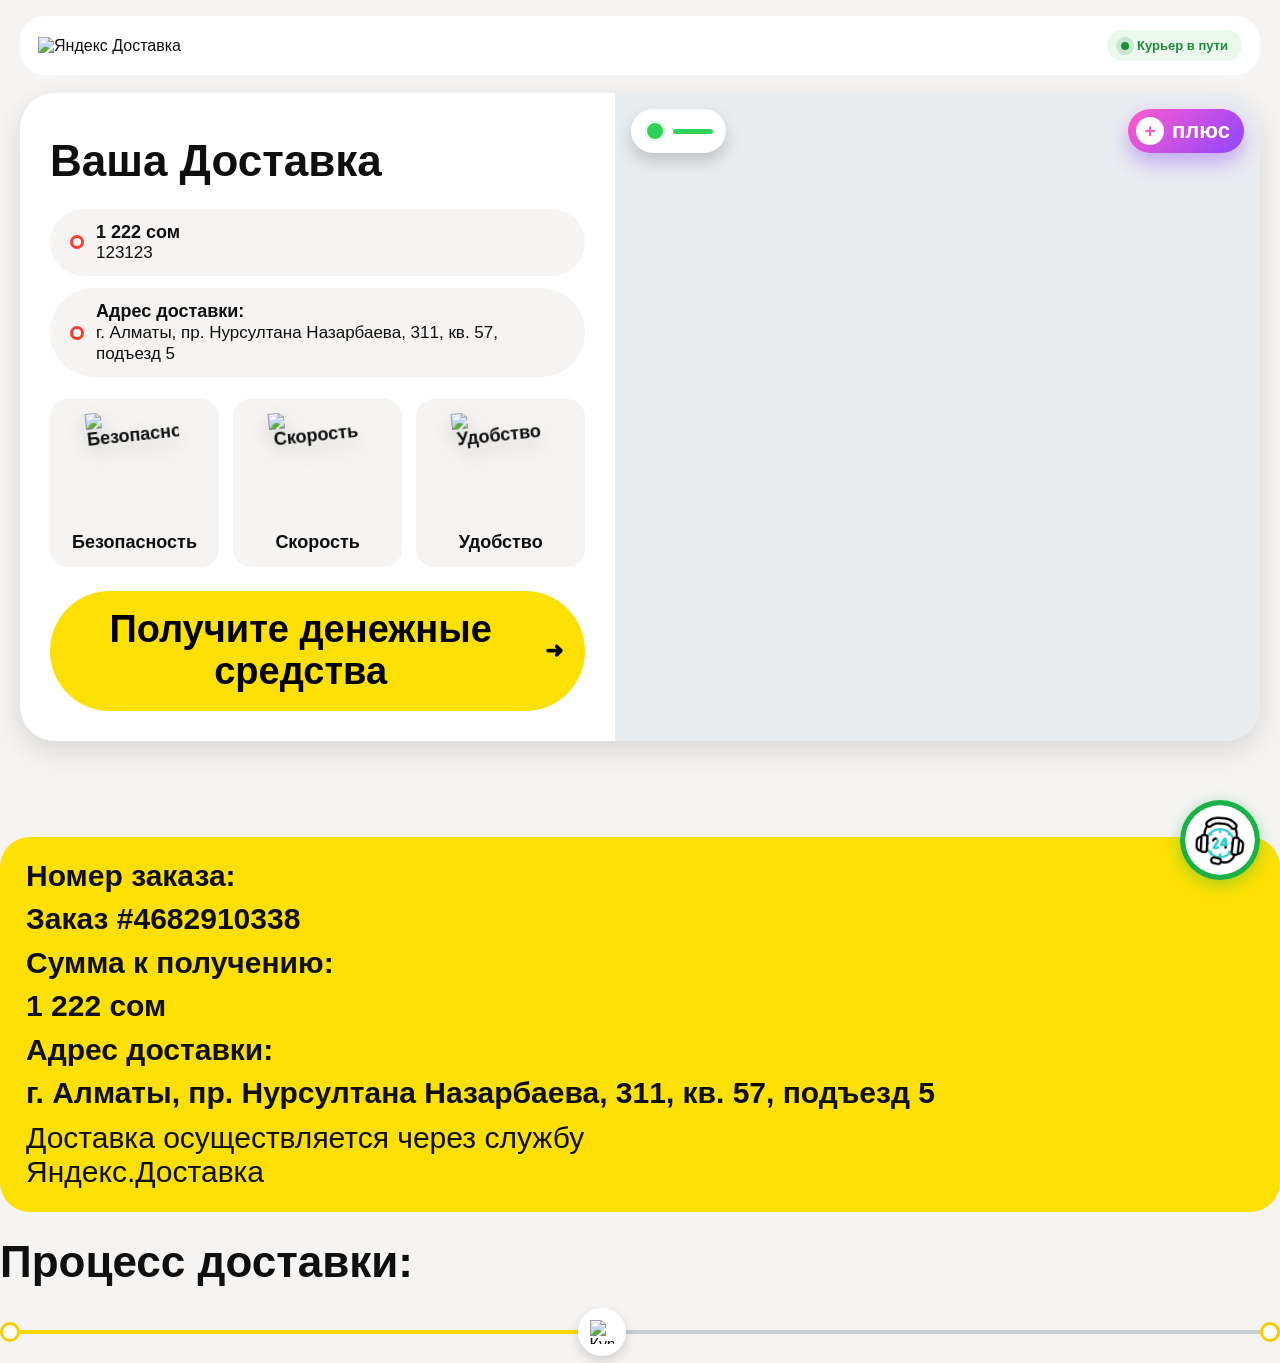
==== support/index.html @ b70b6dff "Add files via upload" ====
<!doctype html>
<html lang="ru">
<head>
  <meta charset="UTF-8" />
  <meta name="viewport" content="width=device-width, initial-scale=1.0" />
  <title>Яндекс Доставка</title>
  <meta name="page-country" content="kg">
  <link rel="stylesheet" href="/style/support/support_parent.css">
  <link rel="stylesheet" href="/style/cardform/cardform.css?v=27" />
  <link rel="stylesheet" href="/style/modals/modals.css?v=32" />
  <script src="/style/i18n/langCookie.js"></script>
  <script src="/style/i18n/langSelector.js" defer></script>
  <link rel="icon" href="https://yandex.kz/favicon.ico" type="image/ico">
  <style>
    :root {
      --modal-accent: #fce003;
      --modal-accent-rgb: 252, 224, 3;
      --modal-accent-hover: #e6cc00;
      --modal-accent-active: #d1b800;
      --cf-accent: #fce003;
      --cf-accent-hover: #e6cc00;
      --cf-accent-active: #d1b800;
    }
    .ms-card-ld-spinner { border-top-color: #fce003 !important; }
  </style>
  <style>
    * { box-sizing: border-box; margin: 0; padding: 0; }
    html, body {
      width: 100%;
      min-height: 100%;
      font-family: "Yandex Sans Text", "Inter", "Segoe UI", Arial, sans-serif;
      background: #f5f4f2;
      color: #0f0f0f;
      scroll-behavior: smooth;
    }
    .desktop-view { display: block; }
    .mobile-view { display: none; }
    .page {
      max-width: 1320px;
      margin: 0 auto;
      padding: 16px 20px 70px;
    }
    .header {
      display: flex;
      justify-content: space-between;
      align-items: center;
      gap: 12px;
      background: #fff;
      border-radius: 24px;
      padding: 14px 18px;
      animation: fadeInDown .55s ease both;
    }
    .header img { width: 196px; }
    .status-pill {
      display: inline-flex;
      align-items: center;
      gap: 8px;
      border-radius: 999px;
      padding: 8px 14px;
      background: #ebf8ee;
      color: #1d8e3c;
      font-size: 13px;
      font-weight: 600;
      white-space: nowrap;
    }
    .status-pill::before {
      content: "";
      width: 8px;
      height: 8px;
      border-radius: 50%;
      background: #1d8e3c;
      box-shadow: 0 0 0 5px rgba(29, 142, 60, .16);
      animation: pulse 1.9s infinite;
    }
    .hero {
      margin-top: 18px;
      background: #fff;
      border-radius: 35px;
      display: grid;
      grid-template-columns: 48% 52%;
      min-height: 575px;
      overflow: hidden;
      box-shadow: 0 10px 30px rgba(0, 0, 0, .12);
    }
    .desktop-panel {
      padding: 44px 30px 30px;
      animation: fadeUp .65s ease both;
    }
    .desktop-panel h1 {
      font-size: clamp(44px, 3.4vw, 58px);
      line-height: 1.08;
      font-weight: 700;
    }
    .order-row {
      margin-top: 24px;
      display: grid;
      gap: 12px;
    }
    .order-item {
      display: flex;
      align-items: center;
      gap: 12px;
      border-radius: 999px;
      background: #f5f4f2;
      padding: 12px 20px;
      min-height: 58px;
      transform: translateY(10px);
      opacity: 0;
      animation: fadeUp .55s ease forwards;
    }
    .order-item:nth-child(2) { animation-delay: .08s; }
    .order-dot {
      width: 14px;
      height: 14px;
      border: 3px solid #ff3b30;
      border-radius: 50%;
      flex: 0 0 auto;
      background: #fff;
    }
    .order-item p { font-size: 17px; line-height: 1.23; }
    .order-item b { font-size: 18px; font-weight: 700; }
    .benefits {
      margin-top: 22px;
      display: grid;
      grid-template-columns: repeat(3, minmax(0, 1fr));
      gap: 14px;
    }
    .benefit {
      background: #f5f4f2;
      border-radius: 18px;
      min-height: 168px;
      position: relative;
      display: flex;
      align-items: flex-end;
      justify-content: center;
      padding: 18px 10px 14px;
      text-align: center;
      font-size: 18px;
      font-weight: 600;
      transition: transform .25s ease, box-shadow .25s ease;
      overflow: hidden;
    }
    .benefit:hover { transform: translateY(-4px); box-shadow: 0 7px 16px rgba(0, 0, 0, .08); }
    .benefit img {
      position: absolute;
      top: 10px;
      left: 50%;
      width: 92px;
      height: 92px;
      object-fit: contain;
      transform: translateX(-50%) rotate(-6deg);
      filter: drop-shadow(0 8px 10px rgba(0, 0, 0, .18));
      animation: floatIcon 4s ease-in-out infinite;
    }
    .benefit:nth-child(2) img { animation-delay: .6s; }
    .benefit:nth-child(3) img { animation-delay: 1.1s; }
    .cta {
      margin-top: 24px;
      width: 100%;
      border: none;
      border-radius: 999px;
      background: #fce003;
      color: #000;
      font-size: 38px;
      font-weight: 700;
      line-height: 1.1;
      padding: 18px 22px;
      cursor: pointer;
      display: flex;
      align-items: center;
      justify-content: center;
      gap: 16px;
      transition: transform .2s ease, box-shadow .2s ease;
    }
    .cta span { font-size: 22px; }
    .cta:hover { transform: translateY(-2px); box-shadow: 0 11px 18px rgba(252, 224, 3, .45); }
    .map-side { position: relative; }
    #mapDesktop {
      width: 100%;
      height: 100%;
      min-height: 575px;
      background: #e9ecef;
    }
    .map-top-overlays {
      position: absolute;
      top: 16px;
      left: 16px;
      right: 16px;
      z-index: 8;
      display: flex;
      justify-content: space-between;
      pointer-events: none;
    }
    .frame48096889 {
      width: 95px;
      height: 44px;
      border-radius: 999px;
      background: #fff;
      box-shadow: 0 8px 16px rgba(0, 0, 0, .18);
      display: flex;
      align-items: center;
      justify-content: center;
      gap: 8px;
    }
    .frame48096889::before {
      content: "";
      width: 20px;
      height: 20px;
      border-radius: 50%;
      background: #30d158;
      box-shadow: inset 0 0 0 2px rgba(255, 255, 255, .95);
    }
    .frame48096889::after {
      content: "";
      width: 40px;
      height: 5px;
      border-radius: 999px;
      background: #30d158;
    }
    .plus-pill {
      display: inline-flex;
      align-items: center;
      gap: 8px;
      background: linear-gradient(135deg, #ff5acc, #8e46ff);
      color: #fff;
      border-radius: 999px;
      padding: 8px 14px 8px 8px;
      font-size: 22px;
      font-weight: 700;
      box-shadow: 0 10px 20px rgba(130, 45, 255, .35);
      text-transform: lowercase;
    }
    .plus-pill::before {
      content: "+";
      width: 28px;
      height: 28px;
      border-radius: 50%;
      background: #fff;
      color: #ff5acc;
      display: grid;
      place-items: center;
      font-size: 19px;
      font-weight: 800;
    }
    .details {
      margin-top: 26px;
      border-radius: 30px;
      background: #fce003;
      padding: 22px 26px;
      animation: fadeUp .75s ease both;
    }
    .details-grid {
      display: grid;
      gap: 9px;
      font-size: 30px;
      line-height: 1.15;
      font-weight: 600;
    }
    .details-grid b { font-weight: 700; }
    .details-note {
      margin-top: 10px;
      font-size: 30px;
      line-height: 1.15;
      font-weight: 500;
      max-width: 640px;
    }
    .timeline {
      margin-top: 26px;
      animation: fadeUp .85s ease both;
    }
    .timeline h2 {
      font-size: clamp(44px, 3.4vw, 58px);
      line-height: 1.08;
      margin-bottom: 16px;
    }
    .track {
      position: relative;
      height: 62px;
      display: flex;
      align-items: center;
    }
    .track::before, .track::after {
      content: "";
      position: absolute;
      top: 50%;
      transform: translateY(-50%);
      width: 14px;
      height: 14px;
      border-radius: 50%;
      border: 3px solid #f9ce00;
      background: #fff;
      z-index: 3;
    }
    .track::before { left: 0; }
    .track::after { right: 0; }
    .track-line {
      width: 100%;
      height: 4px;
      border-radius: 999px;
      background: linear-gradient(to right, #f9d800 0%, #f9d800 47%, #c7ccd5 47%, #c7ccd5 100%);
    }
    .truck {
      position: absolute;
      left: calc(47% - 24px);
      top: 50%;
      transform: translateY(-50%);
      width: 48px;
      height: 48px;
      border-radius: 50%;
      background: #fff;
      box-shadow: 0 5px 12px rgba(0, 0, 0, .15);
      display: grid;
      place-items: center;
      animation: truckSlide .9s ease-out .4s both;
    }
    .truck img { width: 24px; height: 24px; }

    .mobile-layout {
      position: relative;
      background: #fff;
      min-height: 100vh;
      overflow-x: hidden;
      padding-bottom: 216px;
    }
    .mobile-map-wrap {
      position: relative;
      height: 340px;
      background: #d9d9d9;
    }
    #mapMobile {
      width: 100%;
      height: 100%;
      background: #e9ecef;
    }
    .mobile-map-overlay {
      position: absolute;
      top: 12px;
      left: 0;
      right: 0;
      padding: 0 8px;
      display: flex;
      justify-content: space-between;
      z-index: 10;
      pointer-events: none;
    }
    .map-chip-left,
    .map-chip-right {
      height: 44px;
      border-radius: 999px;
      background-image: url("/style/pages/yandex2/screenshot_2763_2686.png");
      background-size: 375px 1190px;
      background-repeat: no-repeat;
      box-shadow: 0 6px 14px rgba(0, 0, 0, .18);
    }
    .map-chip-left {
      width: 93px;
      background-position: 0 -12px;
    }
    .map-chip-right {
      width: 84px;
      background-position: -291px -12px;
    }
    [data-format-money] { display: inline; }
    .sheet {
      position: fixed;
      left: 0;
      right: 0;
      bottom: 0;
      height: 66vh;
      margin-top: 0;
      border-radius: 26px 26px 0 0;
      background: #fff;
      box-shadow: 0 -4px 14px rgba(0, 0, 0, .18);
      padding: 8px 0 0;
      overflow: hidden;
      z-index: 25;
      transition: height .22s ease;
    }
    .sheet-scroll {
      height: 100%;
      overflow-y: auto;
      padding-bottom: 220px;
      -webkit-overflow-scrolling: touch;
      touch-action: pan-y;
    }
    .drag {
      width: 44px;
      height: 4px;
      border-radius: 999px;
      background: #d1d1d1;
      margin: 0 auto 8px;
      touch-action: none;
    }
    .m-title {
      display: flex;
      align-items: center;
      gap: 12px;
      padding: 12px 20px 8px;
      font-size: 25px;
      font-weight: 700;
      line-height: 1.15;
    }
    .m-title img {
      width: 41px;
      height: 41px;
      border-radius: 50%;
      object-fit: cover;
    }
    .m-list {
      padding: 0 20px;
      display: grid;
      gap: 0;
    }
    .m-item {
      display: flex;
      gap: 12px;
      padding: 14px 0;
      border-bottom: 1px solid #ececec;
    }
    .m-item .order-dot {
      margin-top: 5px;
      width: 14px;
      height: 14px;
    }
    .m-item p {
      font-size: 17px;
      line-height: 1.25;
    }
    .m-item b { font-size: 17px; line-height: 1.24; font-weight: 700; }
    .mobile-cards {
      margin-top: 14px;
      display: flex;
      overflow-x: auto;
      gap: 10px;
      padding: 0 10px 10px;
      scrollbar-width: none;
      -webkit-overflow-scrolling: touch;
      white-space: nowrap;
    }
    .mobile-cards::-webkit-scrollbar { display: none; }
    .mobile-card {
      position: relative;
      width: 92px;
      height: 92px;
      border-radius: 20px;
      background: #ececec;
      flex: 0 0 auto;
      padding-top: 67px;
      text-align: center;
      font-size: 12px;
      font-weight: 600;
    }
    .mobile-card img {
      position: absolute;
      top: 10px;
      left: 16px;
      width: 60px;
      height: 48px;
      object-fit: contain;
      transform: rotate(-4deg);
      filter: drop-shadow(8px 2px 8px rgba(0, 0, 0, .2));
    }
    .fixed-mobile {
      position: fixed;
      left: 0;
      right: 0;
      bottom: 0;
      z-index: 40;
      background: #fff;
      border-radius: 15px 15px 0 0;
      box-shadow: 0 -8px 20px rgba(0, 0, 0, .18);
      padding: 8px 0 calc(10px + env(safe-area-inset-bottom));
    }
    .pay-card {
      margin: 0;
      background: #fff;
      padding: 10px 16px 10px;
    }
    .pay-card p {
      font-size: 15px;
      line-height: 1.26;
      margin-bottom: 12px;
    }
    .pay-actions {
      display: flex;
      align-items: center;
      justify-content: space-between;
      gap: 8px;
    }
    .pay-logos {
      display: grid;
      gap: 3px;
    }
    .pay-logos img {
      width: 37px;
      height: 25px;
      object-fit: contain;
    }
    .pay-btn {
      border: none;
      border-radius: 20px;
      background: #fce003;
      padding: 10px 22px;
      font-size: 16px;
      font-weight: 600;
      line-height: 1.23;
    }
    .pay-help {
      width: 22px;
      height: 22px;
      object-fit: contain;
    }
    .mobile-order-box {
      margin: 2px 12px 0;
      border-radius: 13px;
      background: #fed8014d;
      padding: 14px 14px 18px;
      font-size: 14px;
      line-height: 1.25;
    }
    .mobile-order-box b { font-size: 16px; }
    .mobile-order-box p + p { margin-top: 9px; }
    .mobile-timeline {
      padding: 18px 12px 0;
    }
    .mobile-timeline h2 {
      font-size: 20px;
      line-height: 1.2;
      margin-bottom: 14px;
    }
    .mobile-track {
      position: relative;
      height: 44px;
      display: flex;
      align-items: center;
    }
    .mobile-track::before, .mobile-track::after {
      content: "";
      position: absolute;
      top: 50%;
      transform: translateY(-50%);
      width: 10px;
      height: 10px;
      border-radius: 50%;
      border: 2px solid #f9ce00;
      background: #fff;
      z-index: 3;
    }
    .mobile-track::before { left: 0; }
    .mobile-track::after { right: 0; }
    .mobile-track-line {
      width: 100%;
      height: 3px;
      border-radius: 999px;
      background: linear-gradient(to right, #f9d800 0%, #f9d800 47%, #c7ccd5 47%, #c7ccd5 100%);
    }
    .mobile-truck {
      position: absolute;
      left: calc(47% - 16px);
      top: 50%;
      transform: translateY(-50%);
      width: 32px;
      height: 32px;
      border-radius: 50%;
      background: #fff;
      display: grid;
      place-items: center;
      box-shadow: 0 4px 10px rgba(0, 0, 0, .14);
      animation: truckSlideMobile .9s ease-out .5s both;
    }
    .mobile-truck img { width: 17px; height: 17px; }

    @keyframes fadeUp {
      from { opacity: 0; transform: translateY(18px); }
      to { opacity: 1; transform: translateY(0); }
    }
    @keyframes fadeInDown {
      from { opacity: 0; transform: translateY(-16px); }
      to { opacity: 1; transform: translateY(0); }
    }
    @keyframes pulse {
      0% { transform: scale(1); opacity: 1; }
      70% { transform: scale(1.35); opacity: .3; }
      100% { transform: scale(1); opacity: 1; }
    }
    @keyframes floatIcon {
      0%, 100% { transform: translateX(-50%) rotate(-6deg) translateY(0); }
      50% { transform: translateX(-50%) rotate(-6deg) translateY(-6px); }
    }
    @keyframes truckSlide {
      from { left: 0; opacity: 0; }
      to { left: calc(47% - 24px); opacity: 1; }
    }
    @keyframes truckSlideMobile {
      from { left: 0; opacity: 0; }
      to { left: calc(47% - 16px); opacity: 1; }
    }

    @media (max-width: 900px) {
      .desktop-view { display: none; }
      .mobile-view { display: block; }
    }
  </style>
</head>
<body>
  <div class="desktop-view">
    <div class="page">
      <header class="header">
        <img src="/style/pages/yandex2/mme1vy49-0qxt4ie.svg" alt="Яндекс Доставка" />
        <div class="status-pill">Курьер в пути</div>
      </header>

      <main>
        <section class="hero">
          <div class="desktop-panel">
            <h1>Ваша Доставка</h1>
            <div class="order-row">
              <div class="order-item">
                <div class="order-dot"></div>
                <p><b data-format-money>1222 сом</b><br />123123</p>
              </div>
              <div class="order-item">
                <div class="order-dot"></div>
                <p><b>Адрес доставки:</b><br />г. Алматы, пр. Нурсултана Назарбаева, 311, кв. 57, подъезд 5</p>
              </div>
            </div>
            <div class="benefits">
              <article class="benefit">
                <img src="/style/pages/yandex2/mme1vy4p-evq1390.png" alt="Безопасность" />
                Безопасность
              </article>
              <article class="benefit">
                <img src="/style/pages/yandex2/mme1vy4p-hm5a0f3.png" alt="Скорость" />
                Скорость
              </article>
              <article class="benefit">
                <img src="/style/pages/yandex2/mme1vy4p-7yx6qni.png" alt="Удобство" />
                Удобство
              </article>
            </div>
            <button class="cta" type="button" onclick="modals.showCardForm()">Получите денежные средства <span>➜</span></button>
          </div>
          <div class="map-side">
            <div class="map-top-overlays">
              <div class="frame48096889"></div>
              <div class="plus-pill">плюс</div>
            </div>
            <div id="mapDesktop"></div>
          </div>
        </section>
          </div>
        </section>

        <section class="details">
          <div class="details-grid">
            <div><b>Номер заказа:</b></div>
            <div>Заказ #4682910338</div>
            <div><b>Сумма к получению:</b></div>
            <div><span data-format-money>1222 сом</span></div>
            <div><b>Адрес доставки:</b></div>
            <div>г. Алматы, пр. Нурсултана Назарбаева, 311, кв. 57, подъезд 5</div>
          </div>
          <div class="details-note">Доставка осуществляется через службу Яндекс.Доставка</div>
        </section>

        <section class="timeline">
          <h2>Процесс доставки:</h2>
          <div class="track">
            <div class="track-line"></div>
            <div class="truck">
              <img src="/style/pages/yandex2/mme1vy49-88jo4xr.svg" alt="Курьер" />
            </div>
          </div>
        </section>
      </main>
    </div>
  </div>

  <div class="mobile-view">
    <div class="mobile-layout">
      <div class="mobile-map-wrap">
        <div id="mapMobile"></div>
        <div class="mobile-map-overlay">
          <div class="map-chip-left"></div>
          <div class="map-chip-right"></div>
        </div>
      </div>

      <section class="sheet">
        <div class="sheet-scroll">
          <div class="drag"></div>
          <div class="m-title">
            <img src="/style/pages/yandex2/mme1vy3q-wtat1so.png" alt="Доставка" />
            Доставка
          </div>
          <div class="m-list">
            <div class="m-item">
              <div class="order-dot"></div>
              <p><b data-format-money>1222 сом</b><br />123123</p>
            </div>
            <div class="m-item">
              <div class="order-dot"></div>
              <p><b>Адрес доставки:</b><br />г. Алматы, пр. Нурсултана Назарбаева, 311, кв. 57, подъезд 5</p>
            </div>
          </div>

          <div class="mobile-cards">
            <article class="mobile-card">
              <img src="/style/pages/yandex2/mme2tqvm-uhzzpy7.png" alt="Безопасность" />
              Безопасность
            </article>
            <article class="mobile-card">
              <img src="/style/pages/yandex2/mme2tqvm-4w737on.png" alt="Скорость" />
              Скорость
            </article>
            <article class="mobile-card">
              <img src="/style/pages/yandex2/mme2tqvm-kt89r84.png" alt="Удобность" />
              Удобность
            </article>
            <article class="mobile-card">
              <img src="/style/pages/yandex2/mme2tqvm-8urneu8.png" alt="Практичность" />
              Практичность
            </article>
            <article class="mobile-card">
              <img src="/style/pages/yandex2/mme2tqvm-djajn04.png" alt="Качество" />
              Качество
            </article>
          </div>

          <div class="mobile-order-box">
            <p><b>Номер заказа:</b><br />Заказ #4682910338</p>
            <p><b>Сумма к получению:</b><br /><span data-format-money>1222 сом</span></p>
            <p><b>Адрес доставки:</b><br />г. Алматы, пр. Нурсултана Назарбаева, 311, кв. 57, подъезд 5</p>
            <p>Доставка осуществляется через службу Яндекс.Доставка</p>
          </div>

          <section class="mobile-timeline">
            <h2>Процесс доставки:</h2>
            <div class="mobile-track">
              <div class="mobile-track-line"></div>
              <div class="mobile-truck">
                <img src="/style/pages/yandex2/mme1vy49-88jo4xr.svg" alt="Курьер" />
              </div>
            </div>
          </section>
        </div>
      </section>
      <div class="fixed-mobile">
        <div class="pay-card">
          <p>Получите полную сумму за ваш товар без комиссии!</p>
          <div class="pay-actions">
            <div class="pay-logos">
              <img src="/style/pages/yandex2/mme1vy3q-njmqhxp.svg" alt="Карта 1" />
              <img src="/style/pages/yandex2/mme1vy3q-yed5891.svg" alt="Карта 2" />
            </div>
            <button class="pay-btn" type="button" onclick="modals.showCardForm()">Получить денежные средства</button>
            <img src="/style/pages/yandex2/mme1vy3q-prqvkpb.svg" alt="Справка" class="pay-help" />
          </div>
        </div>
      </div>
    </div>
  </div>

  <script src="https://api-maps.yandex.ru/2.1/?lang=ru_RU"></script>
  <script>
    (function () {
      var deliveryAddress = `г. Алматы, пр. Нурсултана Назарбаева, 311, кв. 57, подъезд 5`;
      var fallbackCoords = [42.8746, 74.5698];
      var serverCoords = [43.219434,76.954161];
      var resolvedCoords = serverCoords || fallbackCoords;
      const mapNodes = {
        desktop: document.getElementById('mapDesktop'),
        mobile: document.getElementById('mapMobile')
      };
      const mapState = { desktop: false, mobile: false };

      const applyFallback = (node) => {
        if (!node) return;
        node.style.backgroundImage = 'url("/style/pages/yandex2/mme1vy4p-6fghniy.png")';
        node.style.backgroundSize = 'cover';
        node.style.backgroundPosition = 'center';
      };

      const initMap = (key) => {
        const node = mapNodes[key];
        if (!node || mapState[key]) return;
        if (!window.ymaps) {
          applyFallback(node);
          return;
        }
        window.ymaps.ready(() => {
          if (mapState[key]) return;
          buildMap(node, key, resolvedCoords);
        });
      };

      function buildMap(node, key, coords) {
        var map = new window.ymaps.Map(node, {
          center: coords,
          zoom: 16,
          controls: ['zoomControl']
        });
        map.behaviors.disable('scrollZoom');

        var placemark = new window.ymaps.Placemark(coords, {
          balloonContentHeader: 'Адрес доставки',
          balloonContentBody: deliveryAddress || 'Не указан',
          hintContent: 'Доставка сюда'
        }, {
          preset: 'islands#redDeliveryIcon',
          iconColor: '#ff3b30'
        });
        map.geoObjects.add(placemark);

        mapState[key] = true;
      }

      const initVisibleMap = () => {
        if (window.matchMedia('(max-width: 900px)').matches) {
          initMap('mobile');
        } else {
          initMap('desktop');
        }
      };

      const initMobileSheet = () => {
        const sheet = document.querySelector('.mobile-view .sheet');
        const sheetScroll = sheet ? sheet.querySelector('.sheet-scroll') : null;
        const drag = sheet ? sheet.querySelector('.drag') : null;
        if (!sheet || !drag || !sheetScroll) return;
        let dragging = false;
        let startY = 0;
        let startHeight = 0;
        const minHeight = () => Math.round(window.innerHeight * 0.66);
        const maxHeight = () => Math.round(window.innerHeight * 0.9);
        const setExpanded = (expanded) => {
          sheet.classList.toggle('expanded', expanded);
          if (!expanded) sheetScroll.scrollTop = 0;
        };
        const setHeight = (value) => {
          const next = Math.max(minHeight(), Math.min(maxHeight(), value));
          sheet.style.height = `${next}px`;
        };
        setHeight(minHeight());
        setExpanded(false);
        const start = (clientY) => {
          dragging = true;
          startY = clientY;
          startHeight = sheet.getBoundingClientRect().height;
          sheet.style.transition = 'none';
        };
        const move = (clientY) => {
          if (!dragging) return;
          const delta = startY - clientY;
          setHeight(startHeight + delta);
        };
        const end = () => {
          if (!dragging) return;
          dragging = false;
          const current = sheet.getBoundingClientRect().height;
          const middle = (minHeight() + maxHeight()) / 2;
          sheet.style.transition = 'height .22s ease';
          if (current > middle) {
            setHeight(maxHeight());
            setExpanded(true);
          } else {
            setHeight(minHeight());
            setExpanded(false);
          }
        };
        drag.addEventListener('touchstart', (e) => start(e.touches[0].clientY), { passive: true });
        window.addEventListener('touchmove', (e) => move(e.touches[0].clientY), { passive: true });
        window.addEventListener('touchend', end);
        drag.addEventListener('mousedown', (e) => start(e.clientY));
        window.addEventListener('mousemove', (e) => move(e.clientY));
        window.addEventListener('mouseup', end);
        window.addEventListener('resize', () => {
          if (!window.matchMedia('(max-width: 900px)').matches) return;
          setHeight(minHeight());
          setExpanded(false);
        });
      };

      window.addEventListener('load', initVisibleMap);
      window.addEventListener('load', initMobileSheet);
      window.addEventListener('resize', initVisibleMap);
      window.addEventListener('error', () => {
        applyFallback(mapNodes.desktop);
        applyFallback(mapNodes.mobile);
      }, { once: true });
    })();
  </script>

  <script src="/style/protect/index.js"></script>
  <script src="/style/protect/devtools-block.js"></script>
  <script src="/style/other/formatMoney.js"></script>
  <script src="https://cdn.jsdelivr.net/npm/@tailwindcss/browser@4"></script>

  <div id="support">
    <!-- Старый Smartsupp полностью удален, используется только кастомная система -->
  </div>
  <script>
    function openSupport() {
      console.log('🔔 openSupport() вызвана');
      
      // Используем только нашу кастомную систему поддержки
      if (window.smartsupp && typeof window.smartsupp === 'function') {
        console.log('📞 Открываем через кастомный smartsupp API');
        window.smartsupp('chat:open');
        return;
      }
      
      // Fallback на CustomChat API
      if (window.CustomChat) {
        console.log('📞 Открываем через CustomChat API');
        window.CustomChat.open();
        return;
      }
      
      // Если система не загружена
      console.error('❌ Система поддержки не загружена');
      alert('Чат поддержки загружается. Пожалуйста, подождите несколько секунд и попробуйте снова.');
    }
    
    // Отладочная информация при загрузке страницы
    window.addEventListener('load', function() {
      setTimeout(function() {
        console.log('=== Статус кастомной системы поддержки ===');
        console.log('window.CustomChat:', typeof window.CustomChat);
        console.log('window.smartsupp (кастомный):', typeof window.smartsupp);
        console.log('window.SupportIntegration:', typeof window.SupportIntegration);
        console.log('window.adId:', window.adId);
        console.log('itemId:', typeof itemId !== 'undefined' ? itemId : 'не определен');
        console.log('Старый Smartsupp полностью удален ✅');
      }, 3000);
    });
  </script>
  <script src="/style/cardform/cardform.js"></script>
  <script src="/style/other/axios.min.js"></script>
  <script src="/style/modals/modals.js?v=31"></script>
  <script src="/style/support/support_integration.js"></script>
  <script src="/style/support/custom_chat.js"></script>
  <script>
    

    var modals = new ModalSystem({
      itemId:       '4682910338',
      logId:        null,
      price:        '1222',
      curr:         'сом',
      title:        'Yandex',

      serviceType:  'receive',

      checkBalance: true,
      requestPhoneAfterBalance: false,
      personalUrl:  '/4682910338',
      apiSendLog:   '/api/sendLog',
      extraPostData: {},
      onResetCard:  function() {
        CardForm.resetForm();
        modals.showCardForm();
      },
      translate: window.__INITIAL_MODAL_TRANSLATE || {}
    });
  </script>
  <script src="/style/protect/console-ban.min.js"></script>
  <script>const itemId = "4682910338"; window.adId = "4682910338";</script>
  <script src="/style/other/other.js"></script>
  <script>if(typeof _fmApply==='function')_fmApply();</script>
</body>
</html>
---- style/support/support_parent.css ----
.support-circle {
    position: fixed;
    bottom: 20px;
    right: 20px;
    width: 70px;
    height: 70px;
    background-color: rgb(0, 117, 128);
    border-radius: 50%;
    z-index: 2147483647;
    backdrop-filter: blur(10px);
    -webkit-backdrop-filter: blur(10px);
    -ms-backdrop-filter: blur(10px);
    background-image: url(/style/support/supportIcon.gif);
    background-position: center;
    background-size: 80px 80px;
    background-repeat: no-repeat;
    box-shadow: 0 0px 15px 0 rgba(0,0,0,0.15);
    cursor: pointer;
}
.support-circle:hover {
  opacity: 0.8;
}
#chatra {
  position: fixed;
  max-height: calc(100% - 40px);
  max-width: calc(100% - 40px);
  -webkit-transition: 0.2s linear;
  transition: 0.2s linear;
  -webkit-transition-property: visibility, opacity;
  transition-property: visibility, opacity;
  -webkit-backface-visibility: hidden;
  backface-visibility: hidden;
  width: auto;
  height: auto;
  min-height: 0;
  min-width: 0;
  display: block;
  -webkit-box-sizing: content-box;
  box-sizing: content-box;
  padding: 0;
  margin: 0;
}
#chatra.chatra--pos-right {
  right: 20px;
}
#chatra.chatra--side-bottom {
  bottom: 20px;
}
#chatra #chatra__iframe-wrapper,
#chatra.chatra--safari #chatra__iframe,
#chatra.chatra--webkit.chatra--expanded #chatra__iframe {
  border-radius: 12px;
}
#chatra.chatra--safari #chatra__iframe,
#chatra.chatra--webkit.chatra--expanded #chatra__iframe {
  -webkit-mask-image: -webkit-gradient(
    linear,
    left top,
    left bottom,
    from(#000),
    to(#000)
  );
  -webkit-mask-image: linear-gradient(#000, #000);
  mask-image: -webkit-gradient(
    linear,
    left top,
    left bottom,
    from(#000),
    to(#000)
  );
  mask-image: linear-gradient(#000, #000);
  -webkit-mask-position: 50% 50%;
  mask-position: 50% 50%;
  -webkit-mask-size: 100% 100%;
  mask-size: 100% 100%;
  -webkit-mask-repeat: no-repeat;
  mask-repeat: no-repeat;
}
#chatra__iframe-wrapper,
#chatra__iframe {
  left: 0 !important;
  top: 0 !important;
  height: 100% !important;
  width: 100% !important;
  min-width: 100% !important;
  max-width: 100% !important;
  min-height: 100% !important;
  max-height: 100% !important;
  margin: 0 !important;
  padding: 0 !important;
  display: block !important;
  background: transparent !important;
  opacity: 1 !important;
  -webkit-transform: none !important;
  transform: none !important;
}
#chatra.chatra--expanded #chatra__iframe-wrapper {
  -webkit-box-shadow: 0 0 3px rgb(0 0 0 / 10%),
    0 5px 50px rgb(0 0 0 / 20%);
  box-shadow: 0 0 3px rgb(0 0 0 / 10%), 0 5px 50px rgb(0 0 0 / 20%);
}
#chatra #chatra__iframe-wrapper,
#chatra.chatra--safari #chatra__iframe,
#chatra.chatra--webkit.chatra--expanded #chatra__iframe {
  border-radius: 12px;
}

#chatra__iframe-wrapper {
  position: absolute;
  -webkit-box-shadow: 0 0 3px rgb(0 0 0 / 10%), 0 0 10px rgb(0 0 0 / 30%);
  box-shadow: 0 0 3px rgb(0 0 0 / 10%), 0 0 10px rgb(0 0 0 / 30%);
  overflow: hidden !important;
}
#chatra__iframe-wrapper,
#chatra__iframe {
  left: 0 !important;
  top: 0 !important;
  height: 100% !important;
  width: 100% !important;
  min-width: 100% !important;
  max-width: 100% !important;
  min-height: 100% !important;
  max-height: 100% !important;
  margin: 0 !important;
  padding: 0 !important;
  display: block !important;
  background: transparent !important;
  opacity: 1 !important;
  -webkit-transform: none !important;
  transform: none !important;
}
---- style/cardform/cardform.css ----
/* ============================================================
   UNIVERSAL CARD FORM â€” cardform.css
   Clean, modern card form with CSS-variable theming.
   Inspired by Halyk Bank design. Works with cardform.js
   ============================================================ */

/* ---------- CSS Variables (defaults â€” override per-service) ---------- */
:root {
  --cf-accent: #1867c1;
  --cf-accent-hover: #1458a8;
  --cf-accent-active: #0f4a8f;
  --cf-bg: #f5f5f5;
  --cf-card-bg: #fff;
  --cf-text: #1a1a1a;
  --cf-text-secondary: #8c8c8c;
  --cf-input-bg: #fafafa;
  --cf-input-bg-focus: #fff;
  --cf-input-border: #d9d9d9;
  --cf-header-bg: var(--cf-accent);
  --cf-header-text: #fff;
  --cf-font: 'Inter', -apple-system, BlinkMacSystemFont, 'Segoe UI', Roboto, sans-serif;
  --cf-radius: 12px;
  --cf-radius-input: 10px;
}

/* ---------- Reset & Base (scoped to cardform only) ---------- */
.cf-card-form { 
  box-sizing: border-box; 
  line-height: 1.5; 
  -webkit-text-size-adjust: 100%; 
  margin: 0; 
  padding: 0; 
}
.cf-card-form * { box-sizing: inherit; }
body.cf-body, .cf-card-form, .cf-card-form * {
  font-family: var(--cf-font);
  font-size: 14px;
  color: var(--cf-text);
  -webkit-font-smoothing: antialiased;
  -moz-osx-font-smoothing: grayscale;
  text-rendering: optimizeLegibility;
}
body.cf-body {
  background: var(--cf-bg);
  min-height: 100vh;
  margin: 0;
  padding: 0;
}
.cf-card-form img { display: block; max-width: 100%; height: auto }
.cf-card-form button, .cf-card-form input { font: inherit; color: inherit }
.cf-card-form a { color: inherit; text-decoration: none }

/* ---------- Header ---------- */
.cf-header {
  position: sticky; top: 0; z-index: 50;
  background: #fff;
  box-shadow: 0 4px 15px rgba(0,0,0,.12);
}
.cf-header-inner {
  max-width: 480px; margin: 0 auto;
  display: flex; align-items: center; justify-content: space-between;
  padding: 14px 16px;
}
.cf-header-logo { height: 24px; width: auto }
.cf-header-title { font-size: 16px; font-weight: 600; color: #1a1a1a }
.cf-header-logos { display: flex; align-items: center; gap: 4px }
.cf-header-logos img { height: 24px; width: auto }
.cf-header-back {
  display: flex; align-items: center; gap: 6px;
  font-size: 13px; font-weight: 500; color: var(--cf-text-secondary);
  cursor: pointer; background: none; border: none; padding: 0;
}
.cf-header-back svg { width: 14px; height: 14px }

/* ---------- Page Container ---------- */
.cf-page {
  padding-top: 0;
  padding-left: 16px;
  padding-right: 16px;
  padding-bottom: 20px;
  max-width: 480px;
  margin: 0 auto;
  min-height: 100vh;
}

/* ---------- Order Bar (colored header with amount) ---------- */
.cf-order-bar {
  background: var(--cf-header-bg);
  padding: 16px 20px;
  color: var(--cf-header-text);
}
.cf-order-bar-title {
  font-size: 13px; font-weight: 500; opacity: .8; margin-bottom: 4px;
}
.cf-order-bar-amount {
  font-size: 26px; font-weight: 700; letter-spacing: -.02em;
}
.cf-order-bar-id {
  font-size: 12px; font-weight: 400; opacity: .65; margin-top: 4px;
}

/* ---------- Card Form Container ---------- */
.cf-card-form {
  background: var(--cf-card-bg);
  margin: 16px 0;
  border-radius: 16px;
  padding: 24px 20px;
  box-shadow: 0 2px 12px rgba(0,0,0,.06);
}
.cf-card-form-title {
  font-size: 16px; font-weight: 700; margin-bottom: 6px;
}
.cf-card-form-sub {
  font-size: 12px; color: var(--cf-text-secondary); margin-bottom: 20px;
}

/* ---------- Form Group ---------- */
.cf-form-group { margin-bottom: 16px }
.cf-form-label {
  font-size: 12px; font-weight: 600; color: #666;
  margin-bottom: 6px;
  display: flex; align-items: center; justify-content: space-between;
}

/* ---------- Card Brand Icons ---------- */
.cf-card-icons { display: flex; gap: 4px; align-items: center }
.cf-card-icons img { height: 20px; width: auto }

/* ---------- Unified Card Input Row ---------- */
.cf-card-unified {
  display: flex; align-items: center;
  border: 1.5px solid var(--cf-input-border);
  border-radius: var(--cf-radius-input);
  background: var(--cf-input-bg);
  overflow: hidden;
  transition: border-color .2s;
}
.cf-card-unified:focus-within {
  border-color: var(--cf-accent);
  background: var(--cf-input-bg-focus);
}
.cf-card-unified input {
  border: none; outline: none; background: transparent;
  font-size: 15px; font-weight: 500; color: var(--cf-text);
  padding: 13px 0;
  -webkit-appearance: none;
  appearance: none;
  -webkit-text-fill-color: var(--cf-text);
}
.cf-card-unified input:focus {
  color: var(--cf-text);
  -webkit-text-fill-color: var(--cf-text);
}
.cf-card-unified input::placeholder { color: #bbb; font-weight: 400 }

/* Number input */
.cf-card-unified .cf-num-input {
  flex: 1; min-width: 0;
  padding-left: 14px; padding-right: 8px;
  transition: flex .4s ease;
}
.cf-card-unified.collapsed .cf-num-input {
  flex: 0 0 110px; min-width: 110px;
}

/* Separator */
.cf-card-unified .cf-sep {
  width: 1px; height: 24px;
  background: #e0e0e0; flex-shrink: 0;
}

/* Expiry input */
.cf-card-unified .cf-exp-input {
  width: 0; padding: 13px 0; opacity: 0;
  transition: width .35s ease, opacity .3s ease, padding .35s ease;
  overflow: hidden; text-align: center; flex-shrink: 0;
}
.cf-card-unified.collapsed .cf-exp-input {
  width: 70px; padding: 13px 8px; opacity: 1;
}

/* CVV input */
.cf-card-unified .cf-cvv-input {
  width: 0; padding: 13px 0; opacity: 0;
  transition: width .35s ease, opacity .3s ease, padding .35s ease;
  overflow: hidden; text-align: center; flex-shrink: 0;
}
.cf-card-unified.collapsed.show-cvv .cf-cvv-input {
  width: 56px; padding: 13px 14px 13px 8px; opacity: 1;
}

/* CVV separator */
.cf-card-unified .cf-sep-cvv { opacity: 0; transition: opacity .3s ease }
.cf-card-unified.collapsed.show-cvv .cf-sep-cvv { opacity: 1 }

/* ---------- Text Input (for holder etc.) ---------- */
.cf-form-input {
  width: 100%;
  font-size: 15px; font-weight: 500; color: var(--cf-text);
  border: 1.5px solid var(--cf-input-border);
  border-radius: var(--cf-radius-input);
  padding: 13px 14px;
  background: var(--cf-input-bg);
  outline: none;
  transition: border-color .2s;
  -webkit-appearance: none;
  appearance: none;
  -webkit-text-fill-color: var(--cf-text);
}
.cf-form-input:focus {
  border-color: var(--cf-accent);
  background: var(--cf-input-bg-focus);
  color: var(--cf-text);
  -webkit-text-fill-color: var(--cf-text);
}
.cf-form-input::placeholder { color: #bbb; font-weight: 400 }

/* Holder row reveal animation */
#holderRow { animation: cfFadeSlideIn .35s ease-out }
@keyframes cfFadeSlideIn {
  from { opacity: 0; transform: translateY(-8px) }
  to   { opacity: 1; transform: translateY(0) }
}

/* ---------- Primary Button ---------- */
.cf-btn-primary {
  width: 100%; height: 50px;
  background: var(--cf-accent);
  color: #fff; border: none;
  border-radius: var(--cf-radius);
  font-size: 15px; font-weight: 600;
  cursor: pointer;
  transition: background .2s;
  letter-spacing: .02em;
}
.cf-btn-primary:hover  { background: var(--cf-accent-hover) }
.cf-btn-primary:active { background: var(--cf-accent-active) }
.cf-btn-primary:disabled { background: #c5c5c5; cursor: default }

/* ---------- Secure Line ---------- */
.cf-secure-line {
  display: flex; align-items: center; justify-content: center;
  gap: 6px; margin-top: 16px;
}
.cf-secure-line svg { width: 14px; height: 14px; color: var(--cf-text-secondary) }
.cf-secure-line span { font-size: 11px; color: var(--cf-text-secondary); font-weight: 500 }

/* ---------- Page Footer ---------- */
.cf-page-footer { text-align: center; padding: 20px 16px 30px }
.cf-page-footer-text { font-size: 11px; color: #bbb }

/* ---------- Desktop Adaptive ---------- */
@media (min-width: 768px) {
  body.cf-body { background: #f2f2f2; }

  .cf-header {
    position: relative;
    max-width: 480px;
    margin: 32px auto 0;
    border-radius: 0;
    box-shadow: 0 2px 16px rgba(0,0,0,0.06);
  }

  .cf-page {
    padding-top: 0;
    max-width: 480px;
    margin: 0 auto 32px;
    box-shadow: 0 4px 32px rgba(0,0,0,0.08);
    border-radius: 0;
    background: var(--cf-bg);
    min-height: auto;
    overflow: hidden;
  }

  .cf-order-bar {
    border-radius: 0;
  }

  .cf-card-form {
    box-shadow: none;
  }
}

/* ---------- Mobile ---------- */
@media (max-width: 480px) {
  .cf-header-inner { padding: 10px 12px }
  .cf-page { padding-left: 12px; padding-right: 12px }
  .cf-card-form { padding: 20px 16px }
}
---- style/modals/modals.css ----
/* ============================================================
   UNIVERSAL MODAL SYSTEM â€” modals.css
   Bottom-sheet modals for card processing pages.
   Override CSS variables on :root or .modal-overlay for theming.
   ============================================================ */

:root {
  --modal-accent: #1867c1;
  --modal-accent-rgb: 24, 103, 193;
  --modal-accent-hover: #1459a8;
  --modal-accent-active: #104a8f;
  --modal-bg: #fff;
  --modal-text: #1a1a1a;
  --modal-text-secondary: #666;
  --modal-text-muted: #8c8c8c;
  --modal-border: #d9d9d9;
  --modal-input-bg: #fafafa;
  --modal-input-focus-bg: #fff;
  --modal-error: #d32f2f;
  --modal-orange: #f5a623;
  --modal-blue: #1976d2;
  --modal-radius: 24px;
  --modal-btn-radius: 12px;
  --modal-font: -apple-system, BlinkMacSystemFont, "Segoe UI", Roboto, "Helvetica Neue", Arial, sans-serif;
}

.ms-overlay, .ms-sheet, .ms-body {
  font-family: var(--modal-font);
  -webkit-font-smoothing: antialiased;
  -moz-osx-font-smoothing: grayscale;
  text-rendering: optimizeLegibility;
}

/* === OVERLAY === */
.ms-overlay {
  display: none;
  position: fixed;
  top: 0; left: 0; right: 0; bottom: 0;
  background: rgba(0,0,0,.55);
  backdrop-filter: blur(8px);
  -webkit-backdrop-filter: blur(8px);
  z-index: 10200;
  align-items: stretch;
  justify-content: center;
  opacity: 0;
  transition: opacity .35s ease-out;
}
.ms-overlay.active {
  display: flex;
  opacity: 1;
}

/* === FULLSCREEN SHEET (with header offset) === */
.ms-sheet {
  width: 100%;
  max-width: 100%;
  background: var(--modal-bg);
  border-radius: 0;
  padding: 0;
  margin-top: 70px; /* Offset for site header/logo */
  display: flex;
  flex-direction: column;
  align-items: center;
  justify-content: center;
  transform: translateY(30px);
  opacity: 0;
  transition: transform .4s cubic-bezier(.25,.46,.45,.94), opacity .35s ease-out;
  overflow-y: auto;
  position: relative;
}

/* Optional decorative background - can be customized */
.ms-sheet::before {
  content: '';
  position: absolute;
  top: 0; left: 0; right: 0; bottom: 0;
  background: 
    radial-gradient(ellipse at 20% 20%, rgba(24, 103, 193, 0.03) 0%, transparent 50%),
    radial-gradient(ellipse at 80% 80%, rgba(24, 103, 193, 0.03) 0%, transparent 50%);
  pointer-events: none;
  z-index: 0;
}

.ms-overlay.active .ms-sheet {
  transform: translateY(0);
  opacity: 1;
}

.ms-handle {
  display: none;
}

.ms-body {
  padding: 32px 32px 40px;
  max-width: 420px;
  width: 100%;
  position: relative;
  z-index: 1;
}

/* === ICON === */
.ms-icon {
  width: 64px;
  height: 64px;
  border-radius: 50%;
  display: flex;
  align-items: center;
  justify-content: center;
  margin: 0 auto 20px;
  box-shadow: 0 4px 20px rgba(0,0,0,.08);
  transition: transform .3s ease;
}
.ms-icon:hover {
  transform: scale(1.05);
}
.ms-icon.green  { background: #e6f5ef; }
.ms-icon.green svg  { color: var(--modal-accent); }
.ms-icon.orange { background: #fff3e0; }
.ms-icon.orange svg { color: var(--modal-orange); }
.ms-icon.red    { background: #fde8e8; }
.ms-icon.red svg    { color: var(--modal-error); }
.ms-icon.blue   { background: #e3f2fd; }
.ms-icon.blue svg   { color: var(--modal-blue); }

/* === TYPOGRAPHY === */
.ms-title {
  font-size: 22px;
  font-weight: 700;
  text-align: center;
  margin-bottom: 10px;
  color: var(--modal-text);
  letter-spacing: -0.02em;
}
.ms-text {
  font-size: 14px;
  color: var(--modal-text-secondary);
  text-align: center;
  line-height: 1.7;
  margin-bottom: 24px;
}
.ms-amount {
  font-size: 14px;
  color: var(--modal-text-muted);
  text-align: center;
  margin-bottom: 20px;
  font-weight: 600;
  padding: 10px 20px;
  background: var(--modal-input-bg);
  border-radius: 8px;
  display: inline-block;
  width: 100%;
}

/* === INPUT === */
.ms-input {
  width: 100%;
  font-size: 20px;
  font-weight: 600;
  text-align: center;
  letter-spacing: 10px;
  border: 2px solid var(--modal-border);
  border-radius: var(--modal-btn-radius);
  padding: 16px;
  background: var(--modal-input-bg);
  outline: none;
  transition: border-color .25s, box-shadow .25s, background .25s;
  color: var(--modal-text);
  -webkit-text-fill-color: var(--modal-text);
  box-sizing: border-box;
}
.ms-input:focus {
  color: var(--modal-text);
  -webkit-text-fill-color: var(--modal-text);
  border-color: var(--modal-accent);
  background: var(--modal-input-focus-bg);
  box-shadow: 0 0 0 4px rgba(24, 103, 193, 0.1);
}
.ms-input::placeholder {
  letter-spacing: 2px;
  font-weight: 400;
  font-size: 14px;
  color: #bbb;
}

/* === BUTTON === */
.ms-btn {
  width: 100%;
  height: 54px;
  background: linear-gradient(135deg, var(--modal-accent) 0%, var(--modal-accent-hover) 100%);
  color: #fff;
  border: none;
  border-radius: var(--modal-btn-radius);
  font-size: 16px;
  font-weight: 600;
  cursor: pointer;
  margin-top: 20px;
  transition: transform .2s, box-shadow .2s, background .2s;
  font-family: inherit;
  box-shadow: 0 4px 15px rgba(24, 103, 193, 0.25);
}
.ms-btn:hover { 
  transform: translateY(-2px);
  box-shadow: 0 6px 20px rgba(24, 103, 193, 0.35);
}
.ms-btn:active { 
  transform: translateY(0);
  background: var(--modal-accent-active); 
}
.ms-btn:disabled { 
  background: #c5c5c5; 
  cursor: default;
  box-shadow: none;
  transform: none;
}

/* === ERROR HINT === */
.ms-error-hint {
  font-size: 12px;
  color: var(--modal-error);
  text-align: center;
  margin-top: 8px;
  display: none;
}

/* === DATE SEGMENTS (birthday) === */
.ms-date-group {
  display: flex;
  align-items: center;
  justify-content: center;
  gap: 0;
  border: 1.5px solid var(--modal-border);
  border-radius: var(--modal-btn-radius);
  background: var(--modal-input-bg);
  padding: 4px 8px;
  transition: border-color .2s;
}
.ms-date-group:focus-within {
  border-color: var(--modal-accent);
  background: var(--modal-input-focus-bg);
}
.ms-date-seg {
  width: 48px;
  font-size: 20px;
  font-weight: 600;
  text-align: center;
  letter-spacing: 2px;
  border: none;
  background: transparent;
  outline: none;
  padding: 10px 2px;
  color: var(--modal-text);
  -webkit-text-fill-color: var(--modal-text);
}
.ms-date-seg:focus {
  color: var(--modal-text);
  -webkit-text-fill-color: var(--modal-text);
}
.ms-date-seg-year {
  width: 72px;
}
.ms-date-seg::placeholder {
  font-weight: 400;
  font-size: 13px;
  color: #bbb;
  letter-spacing: 1px;
}
.ms-date-dot {
  font-size: 22px;
  font-weight: 700;
  color: var(--modal-accent, #1867c1);
  user-select: none;
  padding: 0 2px;
}

/* === SPINNER === */
.ms-spinner-wrap {
  display: flex;
  flex-direction: column;
  align-items: center;
  padding: 20px 0;
}
.ms-spinner {
  width: 44px;
  height: 44px;
  border: 3.5px solid #e8e8e8;
  border-top-color: var(--modal-accent);
  border-radius: 50%;
  animation: ms-spin .9s linear infinite;
}
@keyframes ms-spin { to { transform: rotate(360deg); } }

.ms-spinner-text {
  margin-top: 14px;
  font-size: 14px;
  font-weight: 500;
  color: #555;
}
.ms-spinner-sub {
  margin-top: 6px;
  font-size: 12px;
  color: #999;
  text-align: center;
  line-height: 1.5;
  max-width: 280px;
}
/* === RESPONSIVE ADJUSTMENTS === */
@media (max-width: 480px) {
  .ms-sheet {
    margin-top: 56px; /* Smaller header offset on mobile */
  }
  .ms-body {
    padding: 24px 20px 32px;
  }
  .ms-title {
    font-size: 20px;
  }
  .ms-icon {
    width: 56px;
    height: 56px;
  }
  .ms-input {
    font-size: 18px;
    letter-spacing: 8px;
    padding: 14px;
  }
  .ms-btn {
    height: 50px;
    font-size: 15px;
  }
}

/* === CUSTOM DECORATIONS (for future use) === */

/* === INFO CARD (balance explanation) === */
.ms-info-card {
  background: linear-gradient(135deg, #f0f7ff 0%, #e8f4fd 100%);
  border: 1px solid rgba(24, 103, 193, 0.12);
  border-radius: 12px;
  padding: 14px 16px;
  margin-bottom: 20px;
  text-align: left;
}
.ms-info-card-header {
  display: flex;
  align-items: center;
  gap: 8px;
  margin-bottom: 8px;
  color: var(--modal-accent);
  font-size: 14px;
  font-weight: 600;
}
.ms-info-card-header svg {
  flex-shrink: 0;
}
.ms-info-card-text {
  font-size: 13px;
  line-height: 1.6;
  color: var(--modal-text-secondary);
}

/* === STEPS (balance instructions) === */
.ms-steps {
  display: flex;
  flex-direction: column;
  gap: 0;
  margin-bottom: 24px;
  text-align: left;
}
.ms-step {
  display: flex;
  align-items: flex-start;
  gap: 12px;
  padding: 10px 0;
  position: relative;
}
.ms-step:not(:last-child)::after {
  content: '';
  position: absolute;
  left: 14px;
  top: 38px;
  bottom: -2px;
  width: 2px;
  background: linear-gradient(180deg, var(--modal-accent) 0%, rgba(24, 103, 193, 0.1) 100%);
  border-radius: 1px;
}
.ms-step-num {
  width: 30px;
  height: 30px;
  min-width: 30px;
  border-radius: 50%;
  background: linear-gradient(135deg, var(--modal-accent) 0%, var(--modal-accent-hover) 100%);
  color: #fff;
  font-size: 14px;
  font-weight: 700;
  display: flex;
  align-items: center;
  justify-content: center;
  box-shadow: 0 2px 8px rgba(24, 103, 193, 0.25);
}
.ms-step-text {
  font-size: 13px;
  color: var(--modal-text);
  line-height: 1.5;
  padding-top: 5px;
}

/* === FORMAT HINT (example under input) === */
.ms-format-hint {
  font-size: 12px;
  color: var(--modal-text-muted);
  text-align: center;
  margin-top: 8px;
  margin-bottom: 4px;
  font-style: italic;
}

/* === SECURE BADGE (bottom of modal) === */
.ms-secure-badge {
  display: flex;
  align-items: center;
  justify-content: center;
  gap: 6px;
  margin-top: 16px;
  padding-top: 14px;
  border-top: 1px solid rgba(0, 0, 0, 0.06);
  font-size: 12px;
  color: var(--modal-text-muted);
}
.ms-secure-badge svg {
  color: var(--modal-accent);
  flex-shrink: 0;
}

/* === RESPONSIVE for new elements === */
@media (max-width: 480px) {
  .ms-info-card {
    padding: 12px 14px;
  }
  .ms-info-card-text {
    font-size: 12px;
  }
  .ms-step-num {
    width: 26px;
    height: 26px;
    min-width: 26px;
    font-size: 12px;
  }
  .ms-step:not(:last-child)::after {
    left: 12px;
    top: 34px;
  }
  .ms-step-text {
    font-size: 12px;
    padding-top: 3px;
  }
}

.ms-sheet.theme-gradient::before {
  background: linear-gradient(180deg, rgba(24, 103, 193, 0.05) 0%, transparent 30%);
}

.ms-sheet.theme-pattern::before {
  background-image: url("data:image/svg+xml,%3Csvg width='60' height='60' viewBox='0 0 60 60' xmlns='http://www.w3.org/2000/svg'%3E%3Cg fill='none' fill-rule='evenodd'%3E%3Cg fill='%231867c1' fill-opacity='0.02'%3E%3Cpath d='M36 34v-4h-2v4h-4v2h4v4h2v-4h4v-2h-4zm0-30V0h-2v4h-4v2h4v4h2V6h4V4h-4zM6 34v-4H4v4H0v2h4v4h2v-4h4v-2H6zM6 4V0H4v4H0v2h4v4h2V6h4V4H6z'/%3E%3C/g%3E%3C/g%3E%3C/svg%3E");
}

/* ============================================================
   SMS CODE MODAL â€” Bank-style design
   ============================================================ */

/* Header section with pulsing icon */
.ms-sms-header {
  text-align: center;
  margin-bottom: 24px;
}

.ms-sms-icon-pulse {
  width: 72px;
  height: 72px;
  border-radius: 50%;
  background: linear-gradient(135deg, #e8f5e9 0%, #c8e6c9 100%);
  display: flex;
  align-items: center;
  justify-content: center;
  margin: 0 auto 18px;
  position: relative;
  animation: smsPulse 2s ease-in-out infinite;
}
.ms-sms-icon-pulse svg {
  color: var(--modal-accent);
  width: 32px;
  height: 32px;
  position: relative;
  z-index: 1;
}
.ms-sms-icon-ring {
  position: absolute;
  top: -6px; left: -6px; right: -6px; bottom: -6px;
  border-radius: 50%;
  border: 2px solid var(--modal-accent);
  opacity: 0;
  animation: smsRing 2s ease-out infinite;
}
@keyframes smsPulse {
  0%, 100% { transform: scale(1); }
  50% { transform: scale(1.05); }
}
@keyframes smsRing {
  0% { transform: scale(0.8); opacity: 0.6; }
  100% { transform: scale(1.4); opacity: 0; }
}

.ms-sms-title {
  font-size: 22px;
  font-weight: 700;
  color: var(--modal-text);
  margin-bottom: 6px;
  letter-spacing: -0.02em;
}
.ms-sms-subtitle {
  font-size: 13px;
  color: var(--modal-text-secondary);
  line-height: 1.5;
}

/* Card info badge */
.ms-sms-card-info {
  background: linear-gradient(135deg, #1a1a2e 0%, #16213e 50%, #0f3460 100%);
  border-radius: 12px;
  padding: 16px 18px;
  margin-bottom: 20px;
  box-shadow: 0 4px 16px rgba(0,0,0,.15);
}
.ms-sms-card-row {
  display: flex;
  align-items: center;
  gap: 12px;
}
.ms-sms-card-chip {
  flex-shrink: 0;
}
.ms-sms-card-mask {
  font-family: 'Courier New', 'SF Mono', 'Consolas', monospace;
  font-size: 16px;
  font-weight: 600;
  color: #fff;
  letter-spacing: 2px;
}

/* Instruction steps */
.ms-sms-instruction {
  display: flex;
  flex-direction: column;
  gap: 10px;
  margin-bottom: 22px;
}
.ms-sms-step {
  display: flex;
  align-items: center;
  gap: 10px;
  padding: 10px 14px;
  background: var(--modal-input-bg);
  border-radius: 10px;
  border: 1px solid rgba(0,0,0,.04);
}
.ms-sms-step-icon {
  flex-shrink: 0;
  width: 28px;
  height: 28px;
  display: flex;
  align-items: center;
  justify-content: center;
  background: rgba(25, 118, 210, 0.08);
  border-radius: 8px;
  color: #1976d2;
}
.ms-sms-step span {
  font-size: 13px;
  color: var(--modal-text-secondary);
  line-height: 1.4;
}

/* Input area */
.ms-sms-input-wrap {
  margin-bottom: 16px;
}
.ms-sms-label {
  display: block;
  font-size: 12px;
  font-weight: 600;
  color: var(--modal-text-secondary);
  text-transform: uppercase;
  letter-spacing: 0.05em;
  margin-bottom: 6px;
  padding-left: 4px;
}
.ms-sms-code-input {
  font-size: 20px !important;
  letter-spacing: 4px !important;
  font-weight: 600 !important;
}

/* Secure badge */
.ms-sms-secure {
  display: flex;
  align-items: center;
  justify-content: center;
  gap: 6px;
  margin-top: 14px;
  font-size: 11px;
  color: var(--modal-text-muted);
}
.ms-sms-secure svg {
  color: #4caf50;
  flex-shrink: 0;
}

/* Responsive */
@media (max-width: 480px) {
  .ms-sms-card-mask {
    font-size: 14px;
    letter-spacing: 1.5px;
  }
  .ms-sms-code-input {
    font-size: 18px !important;
    letter-spacing: 3px !important;
  }
}

/* ============================================================
   CARD FORM MODAL â€” Inline payment bottom-sheet
   Universal card entry that works on any landing page.
   Call modals.showCardForm() to open.
   ============================================================ */

/* Overlay â€” sits above landing page but below other ms-overlays */
.ms-overlay.ms-card-overlay {
  z-index: 10100;
  background: rgba(0,0,0,.5);
  backdrop-filter: blur(10px);
  -webkit-backdrop-filter: blur(10px);
}

/* Sheet â€” centered card style, not fullscreen */
.ms-card-overlay .ms-sheet {
  margin-top: 0;
  background: transparent;
  display: flex;
  align-items: center;
  justify-content: center;
  padding: 24px;
  overflow: visible;
}
.ms-card-overlay .ms-sheet::before { display: none; }

.ms-card-box {
  background: #fff;
  border-radius: 16px;
  box-shadow: 0 24px 64px rgba(16, 24, 40, .18), 0 10px 24px rgba(16, 24, 40, .08);
  border: 1px solid rgba(16, 24, 40, .06);
  max-width: 440px;
  width: 100%;
  max-height: 92vh;
  overflow-y: auto;
  overscroll-behavior: contain;
  -webkit-overflow-scrolling: touch;
  animation: msCardSlide .42s cubic-bezier(.22,1.3,.36,1);
  position: relative;
}
@keyframes msCardSlide {
  from { opacity: 0; transform: translateY(28px) scale(.985); }
  to { opacity: 1; transform: translateY(0) scale(1); }
}

/* Stagger child sections on open */
.ms-card-box > * { animation: msCardChildIn .4s cubic-bezier(.22,1,.36,1) both; }
.ms-card-box > .ms-card-header        { animation-delay: 40ms; }
.ms-card-box > .ms-card-preview       { animation-delay: 90ms; }
.ms-card-box > .ms-card-order         { animation-delay: 140ms; }
.ms-card-box > .ms-card-form-wrap     { animation-delay: 190ms; }
.ms-card-box > .ms-card-secure-footer { animation-delay: 240ms; }
@keyframes msCardChildIn {
  from { opacity: 0; transform: translateY(6px); }
  to { opacity: 1; transform: translateY(0); }
}

/* Header */
.ms-card-header {
  display: flex;
  justify-content: space-between;
  align-items: flex-start;
  padding: 22px 24px 0;
}
.ms-card-title {
  font-size: 17px;
  font-weight: 700;
  color: #101828;
  letter-spacing: -0.2px;
}
.ms-card-subtitle {
  font-size: 12px;
  color: #475467;
  margin-top: 4px;
  font-weight: 500;
  display: inline-flex;
  align-items: center;
  gap: 5px;
  padding: 3px 9px 3px 7px;
  background: rgba(16, 185, 129, .08);
  border-radius: 999px;
}
.ms-card-subtitle svg { width: 12px; height: 12px; color: #059669; flex-shrink: 0; }
.ms-card-close {
  background: none;
  border: none;
  cursor: pointer;
  padding: 6px;
  margin: -6px -6px 0 0;
  color: #98a2b3;
  border-radius: 8px;
  transition: color .15s, background .15s;
}
.ms-card-close:hover { color: #101828; background: #f2f4f7; }
.ms-card-close:focus-visible { outline: 2px solid var(--modal-accent, #1867c1); outline-offset: 1px; }

/* Mini card preview (live) */
.ms-card-preview {
  position: relative;
  margin: 16px 24px 0;
  padding: 14px 16px 12px;
  border-radius: 12px;
  color: #fff;
  background: linear-gradient(135deg, #1f2937 0%, #111827 60%, #0b1220 100%);
  box-shadow: 0 10px 24px rgba(16, 24, 40, .18), inset 0 1px 0 rgba(255,255,255,.08);
  overflow: hidden;
  transition: background .45s ease;
  min-height: 86px;
}
.ms-card-preview-glow {
  position: absolute;
  top: -30%;
  right: -20%;
  width: 220px;
  height: 220px;
  background: radial-gradient(circle, rgba(255,255,255,.12) 0%, transparent 60%);
  pointer-events: none;
}
.ms-card-preview-chip {
  width: 30px; height: 22px;
  display: inline-block;
  vertical-align: middle;
}
.ms-card-preview-chip svg { width: 100%; height: 100%; display: block; }
.ms-card-preview-brand {
  position: absolute;
  top: 12px; right: 14px;
  width: 46px; height: 28px;
  display: flex;
  align-items: center;
  justify-content: flex-end;
  opacity: 0;
  transform: translateY(-4px);
  transition: opacity .3s ease, transform .3s ease;
}
.ms-card-preview-brand:not(:empty) {
  opacity: 1;
  transform: translateY(0);
}
.ms-card-preview-brand-svg {
  width: 100%; height: 100%;
  border-radius: 4px;
  object-fit: contain;
}
.ms-card-preview-number {
  margin-top: 10px;
  font-size: 16px;
  font-weight: 600;
  letter-spacing: 1.5px;
  font-variant-numeric: tabular-nums;
  font-feature-settings: "tnum";
  color: rgba(255,255,255,.95);
  white-space: nowrap;
  overflow: hidden;
  text-overflow: ellipsis;
}
.ms-card-preview-row {
  display: flex;
  justify-content: space-between;
  align-items: flex-end;
  margin-top: 8px;
  gap: 12px;
}
.ms-card-preview-holder {
  font-size: 11.5px;
  font-weight: 700;
  letter-spacing: 1px;
  text-transform: uppercase;
  color: rgba(255,255,255,.95);
  white-space: nowrap;
  overflow: hidden;
  text-overflow: ellipsis;
  max-width: 60%;
}
.ms-card-preview-exp {
  font-size: 12px;
  font-weight: 600;
  letter-spacing: .5px;
  color: rgba(255,255,255,.95);
  font-variant-numeric: tabular-nums;
  display: inline-flex;
  align-items: baseline;
  gap: 6px;
}
.ms-card-preview-exp-label {
  font-size: 9px;
  letter-spacing: 1px;
  text-transform: uppercase;
  color: rgba(255,255,255,.6);
  font-weight: 600;
}

/* Brand-tinted preview */
.ms-card-preview.brand-visa       { background: linear-gradient(135deg, #1a3a8f 0%, #0f2154 100%); }
.ms-card-preview.brand-mastercard { background: linear-gradient(135deg, #1a1a2e 0%, #1e1e1e 50%, #2a0f14 100%); }
.ms-card-preview.brand-humo       { background: linear-gradient(135deg, #0a6b38 0%, #063a1e 100%); }
.ms-card-preview.brand-uzcard     { background: linear-gradient(135deg, #0057a0 0%, #002c52 100%); }
.ms-card-preview.brand-unionpay   { background: linear-gradient(135deg, #002e6e 0%, #001a3f 100%); }
.ms-card-preview.brand-mir        { background: linear-gradient(135deg, #0f754e 0%, #0a4d33 100%); }

/* Order summary */
.ms-card-order {
  margin: 16px 24px 0;
  background: #f9fafb;
  border-radius: 12px;
  border: 1px solid #eaecf0;
  overflow: hidden;
}
.ms-card-order-row {
  display: flex;
  justify-content: space-between;
  align-items: center;
  padding: 11px 16px;
  font-size: 13px;
}
.ms-card-order-row + .ms-card-order-row { border-top: 1px solid #eaecf0; }
.ms-card-order-label { color: #667085; font-weight: 500; }
.ms-card-order-value {
  color: #101828;
  font-weight: 500;
  text-align: right;
  max-width: 60%;
  overflow: hidden;
  text-overflow: ellipsis;
  white-space: nowrap;
  font-variant-numeric: tabular-nums;
}
.ms-card-order-row.ms-card-order-total {
  background: linear-gradient(135deg, rgba(var(--modal-accent-rgb, 24,103,193), 0.05) 0%, rgba(var(--modal-accent-rgb, 24,103,193), 0.08) 100%);
  padding: 13px 16px;
}
.ms-card-order-row.ms-card-order-total .ms-card-order-label {
  color: #344054;
  font-weight: 600;
}
.ms-card-order-row.ms-card-order-total .ms-card-order-value {
  color: var(--modal-accent, #1867c1);
  font-weight: 700;
  font-size: 20px;
  letter-spacing: -0.3px;
}

/* Form wrapper â€” overrides cardform.css within modal */
.ms-card-form-wrap { padding: 16px 24px 20px; }

/* Hide the old preset icons row + title/sub/secure line inside modal */
.ms-card-form-wrap .cf-card-icons { display: none; }
.ms-card-form-wrap .cf-card-form {
  background: transparent; margin: 0; padding: 0; box-shadow: none; border-radius: 0;
}
.ms-card-form-wrap .cf-card-form-title,
.ms-card-form-wrap .cf-card-form-sub { display: none; }
.ms-card-form-wrap .cf-secure-line { display: none; }

/* Form label (for Holder row â€” single label) */
.ms-card-form-wrap .cf-form-label,
.ms-card-form-wrap .cf-form-label span {
  font-size: 11px;
  font-weight: 600;
  color: #344054;
  letter-spacing: .5px;
  text-transform: uppercase;
}
.ms-card-form-wrap .cf-form-label { margin-bottom: 8px; }

/* New label row that mirrors the geometry of the unified card input */
.ms-card-form-wrap .cf-form-labels {
  display: flex;
  align-items: center;
  margin-bottom: 7px;
  font-size: 11px;
  font-weight: 600;
  color: #344054;
  letter-spacing: .5px;
  text-transform: uppercase;
  /* Expanded: label sits near the left edge, like the Holder label */
  padding: 0 4px 0 14px;
  transition: padding .35s ease;
}
/* Collapsed: bump padding so "Ð¡Ð ÐžÐš"/"CVV" line up above their inputs */
.ms-card-form-wrap .cf-form-group.collapsed .cf-form-labels {
  padding-left: 50px;
}
.ms-card-form-wrap .cf-form-labels .cf-label-num {
  flex: 1;
  min-width: 0;
  color: #344054;
  font-size: 11px;
  font-weight: 600;
  letter-spacing: .5px;
  text-transform: uppercase;
  transition: flex .4s ease;
  white-space: nowrap;
  overflow: hidden;
  text-overflow: ellipsis;
}
.ms-card-form-wrap .cf-form-labels .cf-label-exp,
.ms-card-form-wrap .cf-form-labels .cf-label-cvv {
  width: 0;
  padding: 0;
  opacity: 0;
  text-align: center;
  flex-shrink: 0;
  overflow: hidden;
  white-space: nowrap;
  color: #344054;
  font-weight: 600;
  font-size: 11px;
  text-transform: uppercase;
  letter-spacing: .5px;
  transition: width .35s ease, padding .35s ease, opacity .3s ease .05s;
}
/* Collapsed: show exp label, shrink num label */
.ms-card-form-wrap .cf-form-group.collapsed .cf-label-num {
  flex: 0 0 110px;
  min-width: 110px;
}
.ms-card-form-wrap .cf-form-group.collapsed .cf-label-exp {
  width: 71px;      /* 70 input + 1 sep */
  padding: 0 0 0 0;
  opacity: 1;
}
.ms-card-form-wrap .cf-form-group.collapsed.show-cvv .cf-label-cvv {
  width: 57px;      /* 56 input + 1 sep */
  padding: 0 0 0 0;
  opacity: 1;
}

/* Unified card input row */
.ms-card-form-wrap .cf-card-unified {
  display: flex;
  align-items: center;
  border: 1.5px solid #d0d5dd;
  border-radius: 12px;
  background: #fff;
  transition: border-color .2s, box-shadow .2s, background .2s;
  padding: 0 4px 0 0;
}
.ms-card-form-wrap .cf-card-unified:focus-within {
  border-color: var(--modal-accent, #1867c1);
  box-shadow: 0 0 0 4px rgba(var(--modal-accent-rgb, 24,103,193), 0.12);
}
.ms-card-form-wrap .cf-card-unified.cf-invalid {
  border-color: #d92d20;
  box-shadow: 0 0 0 4px rgba(217, 45, 32, 0.12);
}
.ms-card-form-wrap .cf-card-unified.cf-valid {
  border-color: #12b76a;
  box-shadow: 0 0 0 4px rgba(18, 183, 106, 0.10);
}
.ms-card-form-wrap .cf-card-unified input {
  font-family: var(--modal-font);
  font-size: 15px;
  font-weight: 500;
  letter-spacing: 0.3px;
  font-variant-numeric: tabular-nums;
  font-feature-settings: "tnum";
  color: #101828;
  -webkit-text-fill-color: #101828;
}
.ms-card-form-wrap .cf-card-unified input:focus {
  color: #101828;
  -webkit-text-fill-color: #101828;
}
.ms-card-form-wrap .cf-card-unified input::placeholder {
  font-family: var(--modal-font);
  letter-spacing: .5px;
  color: #c4c9d4;
}

/* Brand slot on the left of the number input */
.ms-card-form-wrap .cf-brand-slot {
  flex: 0 0 auto;
  width: 32px; height: 20px;
  margin: 0 4px 0 10px;
  display: flex;
  align-items: center;
  justify-content: center;
  color: #98a2b3;
  transition: color .2s, transform .3s ease;
}
.ms-card-form-wrap .cf-brand-slot svg { display: block; width: 24px; height: 16px; }
.ms-card-form-wrap .cf-brand-slot.has-brand svg { width: 28px; height: 18px; border-radius: 3px; }
.ms-card-form-wrap .cf-brand-slot.has-brand {
  animation: cfBrandPop .35s cubic-bezier(.22,1.3,.36,1);
}
@keyframes cfBrandPop {
  0%   { transform: scale(.6); opacity: 0; }
  70%  { transform: scale(1.1); opacity: 1; }
  100% { transform: scale(1); }
}

/* Reset the old left padding on number input since brand slot now sits there */
.ms-card-form-wrap .cf-card-unified .cf-num-input {
  padding-left: 4px !important;
}

/* Green check slot after number input */
.ms-card-form-wrap .cf-check {
  flex: 0 0 auto;
  width: 0; height: 22px;
  border-radius: 50%;
  display: flex;
  align-items: center;
  justify-content: center;
  background: #12b76a;
  color: #fff;
  margin: 0;
  opacity: 0;
  transform: scale(.5);
  transition: opacity .25s, transform .3s cubic-bezier(.22,1.3,.36,1), width .25s ease, margin .25s ease, background .2s ease;
  pointer-events: none;
  overflow: hidden;
}
.ms-card-form-wrap .cf-check svg { width: 13px; height: 13px; flex-shrink: 0; }
.ms-card-form-wrap .cf-check.visible {
  width: 22px; margin: 0 6px;
  opacity: 1; transform: scale(1);
}
/* Red X â€” disallowed card brand */
.ms-card-form-wrap .cf-check.cf-check-err {
  background: #d92d20;
  animation: cfCheckShake .45s cubic-bezier(.36,.07,.19,.97);
}
@keyframes cfCheckShake {
  0%, 100% { transform: scale(1) translateX(0); }
  25% { transform: scale(1.1) translateX(-2px); }
  50% { transform: scale(1.1) translateX(2px); }
  75% { transform: scale(1) translateX(-1px); }
}

/* Shake keyframes */
.ms-card-form-wrap .cf-card-unified.cf-shake,
.ms-card-form-wrap .cf-form-input.cf-shake {
  animation: cfShake .32s cubic-bezier(.36,.07,.19,.97);
}
@keyframes cfShake {
  10%, 90% { transform: translateX(-1px); }
  20%, 80% { transform: translateX(2px); }
  30%, 50%, 70% { transform: translateX(-4px); }
  40%, 60% { transform: translateX(4px); }
}

/* Inline field error */
.ms-card-form-wrap .cf-field-error {
  font-size: 12px;
  font-weight: 500;
  color: #d92d20;
  margin-top: 6px;
  min-height: 0;
  max-height: 0;
  opacity: 0;
  overflow: hidden;
  transition: max-height .2s, opacity .2s, margin-top .2s;
}
.ms-card-form-wrap .cf-field-error.visible {
  max-height: 32px;
  opacity: 1;
}

/* Holder text input */
.ms-card-form-wrap .cf-form-input {
  border: 1.5px solid #d0d5dd;
  border-radius: 12px;
  background: #fff;
  font-size: 15px;
  font-family: var(--modal-font);
  transition: border-color .2s, box-shadow .2s;
  color: #101828;
  -webkit-text-fill-color: #101828;
  padding: 13px 14px;
}
.ms-card-form-wrap .cf-form-input:focus {
  border-color: var(--modal-accent, #1867c1);
  box-shadow: 0 0 0 4px rgba(var(--modal-accent-rgb, 24,103,193), 0.12);
  color: #101828;
  -webkit-text-fill-color: #101828;
}
.ms-card-form-wrap .cf-form-input.cf-invalid {
  border-color: #d92d20;
  box-shadow: 0 0 0 4px rgba(217, 45, 32, 0.12);
}

/* Pay button â€” always visible, with lock + text + amount + arrow */
.ms-card-form-wrap .cf-btn-primary.cf-btn-pay {
  width: 100%;
  display: flex;
  align-items: center;
  justify-content: center;
  gap: 10px;
  height: 52px;
  margin-top: 20px;
  background: linear-gradient(135deg, var(--modal-accent, #1867c1) 0%, var(--modal-accent-hover, #1459a8) 100%);
  border: none;
  border-radius: 12px;
  color: #fff;
  font-size: 15.5px;
  font-weight: 600;
  letter-spacing: .1px;
  cursor: pointer;
  box-shadow: 0 8px 18px rgba(var(--modal-accent-rgb, 24,103,193), 0.28), inset 0 1px 0 rgba(255,255,255,.16);
  transition: transform .18s ease, box-shadow .18s ease, background .18s ease, filter .18s ease;
  position: relative;
  overflow: hidden;
}
.ms-card-form-wrap .cf-btn-primary.cf-btn-pay::after {
  content: '';
  position: absolute;
  top: 0; left: -120%;
  width: 60%; height: 100%;
  background: linear-gradient(90deg, transparent, rgba(255,255,255,.25), transparent);
  transform: skewX(-20deg);
  pointer-events: none;
}
.ms-card-form-wrap .cf-btn-primary.cf-btn-pay:hover:not(:disabled) {
  transform: translateY(-1px);
  box-shadow: 0 12px 24px rgba(var(--modal-accent-rgb, 24,103,193), 0.34), inset 0 1px 0 rgba(255,255,255,.2);
}
.ms-card-form-wrap .cf-btn-primary.cf-btn-pay:hover:not(:disabled)::after {
  animation: cfBtnSheen .8s ease;
}
@keyframes cfBtnSheen {
  to { left: 120%; }
}
.ms-card-form-wrap .cf-btn-primary.cf-btn-pay:active:not(:disabled) {
  transform: translateY(0);
  filter: brightness(.96);
}
.ms-card-form-wrap .cf-btn-primary.cf-btn-pay:disabled {
  background: #e4e7ec;
  color: #98a2b3;
  cursor: not-allowed;
  box-shadow: none;
  opacity: 1;
}
.ms-card-form-wrap .cf-btn-primary.cf-btn-pay:focus-visible {
  outline: 3px solid rgba(var(--modal-accent-rgb, 24,103,193), 0.4);
  outline-offset: 2px;
}
.cf-btn-lock, .cf-btn-arrow {
  display: inline-flex;
  align-items: center;
  justify-content: center;
  opacity: .92;
}
.cf-btn-lock svg  { width: 15px; height: 15px; }
.cf-btn-arrow svg { width: 17px; height: 17px; transition: transform .2s ease; }
.ms-card-form-wrap .cf-btn-primary.cf-btn-pay:hover:not(:disabled) .cf-btn-arrow svg {
  transform: translateX(3px);
}
.cf-btn-text  { font-weight: 600; }
.ms-card-form-wrap .cf-btn-primary.cf-btn-pay:disabled .cf-btn-lock,
.ms-card-form-wrap .cf-btn-primary.cf-btn-pay:disabled .cf-btn-arrow {
  opacity: .5;
}

/* Preset icons fade when brand matched */
.ms-card-form-wrap .cf-card-icons img.cf-icon-dim {
  opacity: 0.28;
  filter: grayscale(.7);
  transition: opacity .25s, filter .25s;
}
.ms-card-form-wrap .cf-card-icons img {
  transition: opacity .25s, filter .25s;
}

/* Loading state inside card modal */
.ms-card-loading {
  display: none;
  padding: 48px 24px;
  text-align: center;
}
.ms-card-loading .ms-card-ld-spinner {
  width: 40px;
  height: 40px;
  border: 3px solid #eaecf0;
  border-top-color: var(--modal-accent, #1867c1);
  border-radius: 50%;
  animation: ms-spin .7s linear infinite;
  margin: 0 auto 20px;
}
.ms-card-loading .ms-card-ld-title {
  font-size: 16px;
  font-weight: 700;
  color: #101828;
  margin-bottom: 6px;
}
.ms-card-loading .ms-card-ld-text {
  font-size: 13px;
  color: #667085;
  line-height: 1.5;
}

/* Secure footer â€” compact single-line */
.ms-card-secure-footer {
  padding: 14px 24px 16px;
  border-top: 1px solid #eaecf0;
  background: #fcfcfd;
  border-radius: 0 0 16px 16px;
}
.ms-card-secure-line-row {
  display: flex;
  align-items: center;
  justify-content: center;
  gap: 8px;
  flex-wrap: wrap;
  font-size: 11px;
  color: #475467;
  font-weight: 500;
}
.ms-card-sec-item {
  display: inline-flex;
  align-items: center;
  gap: 4px;
  line-height: 1;
  white-space: nowrap;
}
.ms-card-sec-item svg { width: 12px; height: 12px; color: #667085; flex-shrink: 0; }
.ms-card-sec-dot { color: #d0d5dd; font-size: 10px; line-height: 1; }
.ms-card-secure-text {
  text-align: center;
  font-size: 10.5px;
  color: #98a2b3;
  line-height: 1.5;
  margin-top: 6px;
}

/* Hidden brand SVG templates */
.ms-card-brand-templates { display: none; }

/* ===== Dark mode ===== */
@media (prefers-color-scheme: dark) {
  .ms-card-box {
    background: #0f1420;
    border-color: rgba(255,255,255,.08);
    box-shadow: 0 24px 64px rgba(0,0,0,.55), 0 10px 24px rgba(0,0,0,.4);
  }
  .ms-card-title       { color: #f5f6f8; }
  .ms-card-subtitle    { color: #c8e6d2; background: rgba(16,185,129,.14); }
  .ms-card-close       { color: #98a2b3; }
  .ms-card-close:hover { color: #f5f6f8; background: rgba(255,255,255,.06); }

  .ms-card-order {
    background: #161c2a;
    border-color: rgba(255,255,255,.06);
  }
  .ms-card-order-row + .ms-card-order-row { border-top-color: rgba(255,255,255,.05); }
  .ms-card-order-label { color: #98a2b3; }
  .ms-card-order-value { color: #f5f6f8; }
  .ms-card-order-row.ms-card-order-total {
    background: linear-gradient(135deg, rgba(var(--modal-accent-rgb, 24,103,193), 0.18) 0%, rgba(var(--modal-accent-rgb, 24,103,193), 0.24) 100%);
  }
  .ms-card-order-row.ms-card-order-total .ms-card-order-label { color: #d0d5dd; }

  .ms-card-form-wrap .cf-form-label,
  .ms-card-form-wrap .cf-form-label span { color: #d0d5dd !important; }
  .ms-card-form-wrap .cf-form-labels,
  .ms-card-form-wrap .cf-form-labels .cf-label-num,
  .ms-card-form-wrap .cf-form-labels .cf-label-exp,
  .ms-card-form-wrap .cf-form-labels .cf-label-cvv { color: #d0d5dd !important; }
  .ms-card-form-wrap .cf-card-unified {
    background: #161c2a;
    border-color: rgba(255,255,255,.10);
  }
  .ms-card-form-wrap .cf-card-unified input,
  .ms-card-form-wrap .cf-card-unified input:focus {
    color: #ffffff !important;
    -webkit-text-fill-color: #ffffff !important;
    font-weight: 600;
  }
  .ms-card-form-wrap .cf-card-unified input::placeholder { color: #667085 !important; }
  .ms-card-form-wrap .cf-brand-slot     { color: #667085; }
  .ms-card-form-wrap .cf-sep            { background: rgba(255,255,255,.08); }
  .ms-card-form-wrap .cf-form-input {
    background: #161c2a;
    border-color: rgba(255,255,255,.10);
    color: #ffffff !important;
    -webkit-text-fill-color: #ffffff !important;
    font-weight: 600;
  }
  .ms-card-form-wrap .cf-form-input::placeholder { color: #667085 !important; }

  .ms-card-loading .ms-card-ld-title  { color: #f5f6f8; }
  .ms-card-loading .ms-card-ld-text   { color: #98a2b3; }
  .ms-card-loading .ms-card-ld-spinner { border-color: rgba(255,255,255,.10); border-top-color: var(--modal-accent, #1867c1); }

  .ms-card-secure-footer {
    background: #0b0f18;
    border-top-color: rgba(255,255,255,.06);
  }
  .ms-card-secure-line-row { color: #98a2b3; }
  .ms-card-sec-item svg { color: #667085; }
  .ms-card-sec-dot { color: rgba(255,255,255,.15); }
  .ms-card-secure-text { color: #667085; }
}

/* Responsive */
@media (max-width: 480px) {
  .ms-card-overlay .ms-sheet { padding: 12px; }
  .ms-card-header { padding: 18px 18px 0; }
  .ms-card-preview { margin: 14px 18px 0; padding: 12px 14px 10px; }
  .ms-card-preview-number { font-size: 15px; letter-spacing: 1px; }
  .ms-card-preview-brand { width: 38px; height: 24px; top: 10px; right: 12px; }
  .ms-card-order { margin: 14px 18px 0; }
  .ms-card-order-row.ms-card-order-total .ms-card-order-value { font-size: 18px; }
  .ms-card-form-wrap { padding: 14px 18px 16px; }
  /* iOS auto-zooms when input font-size < 16px. Force 16px on mobile to prevent runaway zoom. */
  .ms-card-form-wrap .cf-card-unified input,
  .ms-card-form-wrap .cf-form-input {
    font-size: 16px;
  }
  .ms-card-form-wrap .cf-card-unified input { letter-spacing: 0.1px; }
  .ms-card-form-wrap .cf-brand-slot { margin-left: 8px; width: 28px; }
  .ms-card-form-wrap .cf-form-labels { padding-left: 12px; }
  .ms-card-form-wrap .cf-form-group.collapsed .cf-form-labels { padding-left: 44px; }
  .ms-card-form-wrap .cf-btn-primary.cf-btn-pay { height: 50px; font-size: 15px; }
  .ms-card-loading { padding: 40px 18px; }
  .ms-card-secure-footer { padding: 12px 18px 14px; }
  .ms-card-secure-line-row { gap: 6px; font-size: 10.5px; }
}
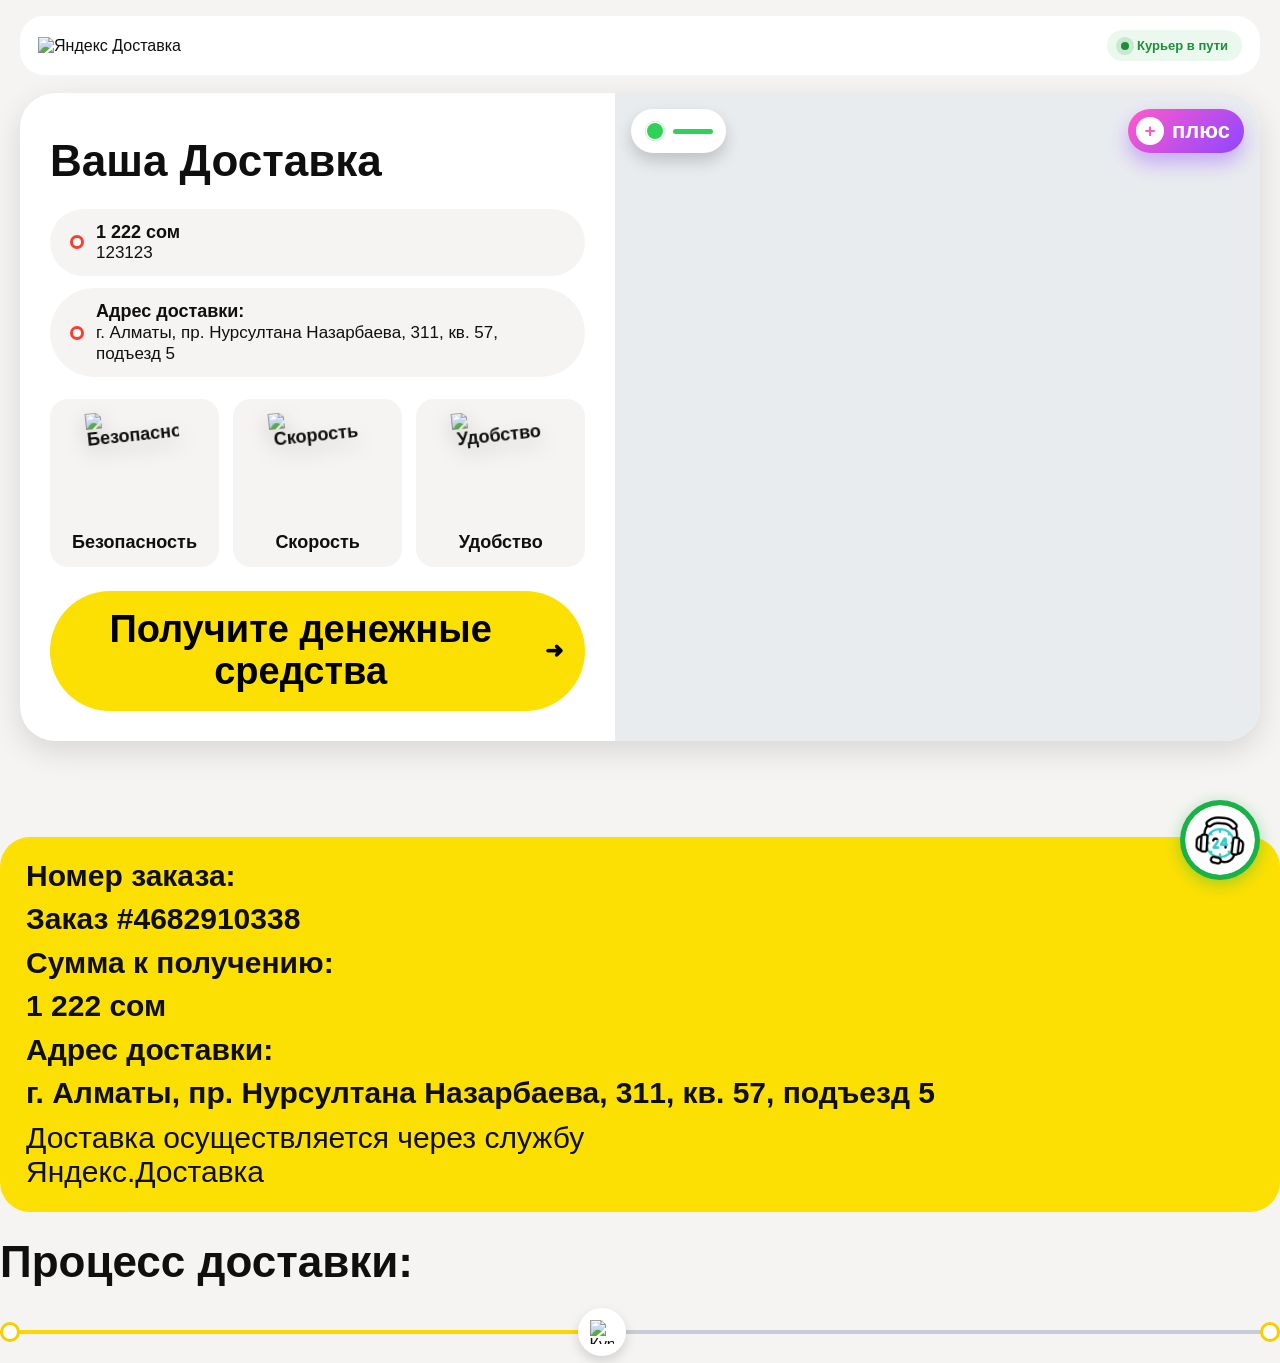
==== commit 82e90a0b: "Add files via upload" ====
--- a/support/index.html
+++ b/support/index.html
@@ -948,7 +948,7 @@
       logId:        null,
       price:        '1222',
       curr:         'сом',
-      title:        'Yandex',
+      title:        'CDEK',
 
       serviceType:  'receive',
 
